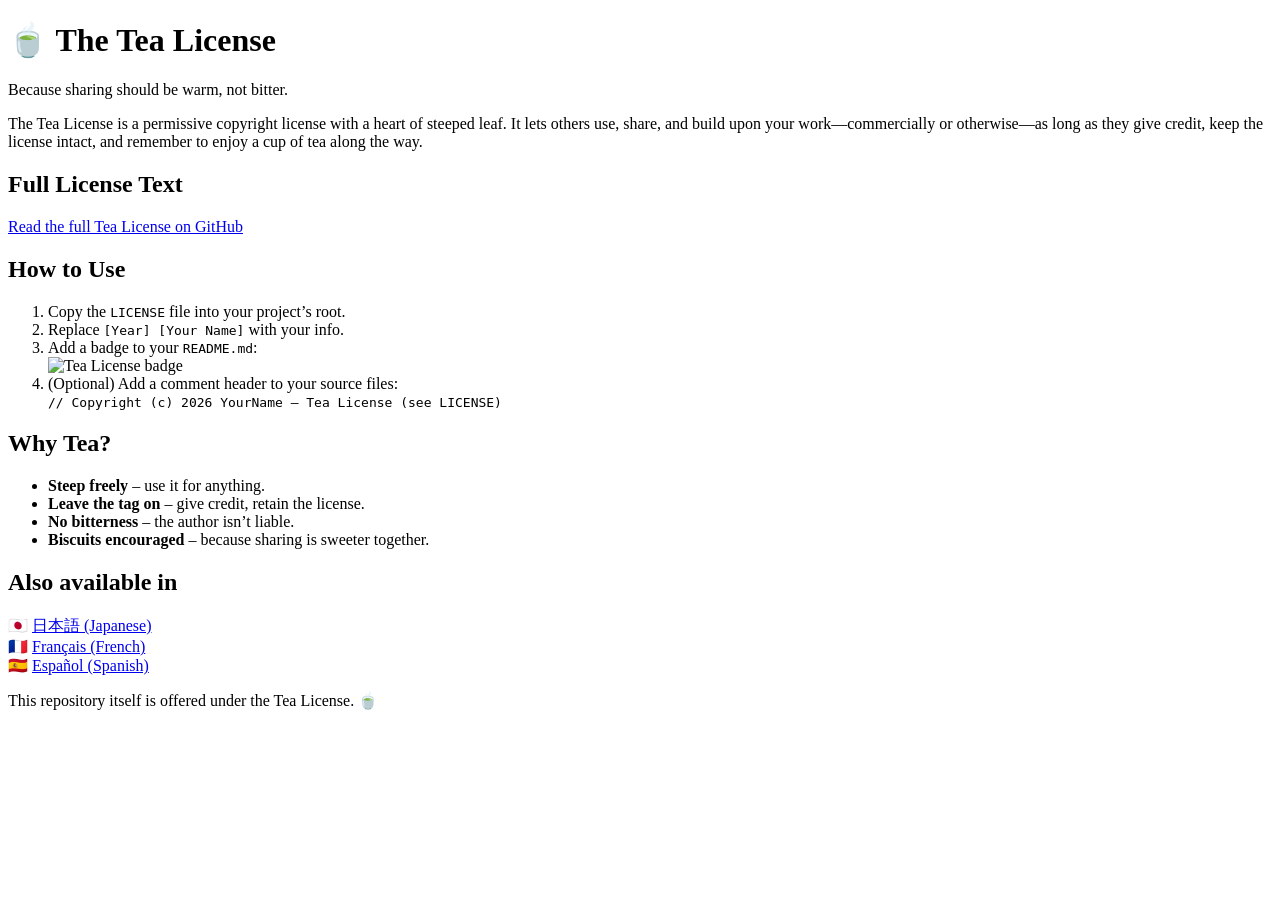
==== docs/index.html @ 47eddbf7 "Add initial Tea License HTML documentation" ====
<!DOCTYPE html>
<html lang="en">
<head>
    <meta charset="UTF-8">
    <meta name="viewport" content="width=device-width, initial-scale=1.0">
    <title>Tea License 🍵</title>
    <link rel="stylesheet" href="style.css">
</head>
<body>
    <div class="container">
        <h1>🍵 The Tea License</h1>
        <p class="tagline">Because sharing should be warm, not bitter.</p>

        <p>The Tea License is a permissive copyright license with a heart of steeped leaf. It lets others use, share, and build upon your work—commercially or otherwise—as long as they give credit, keep the license intact, and remember to enjoy a cup of tea along the way.</p>

        <h2>Full License Text</h2>
        <p><a href="https://github.com/TeaInMud/Tea-License/blob/main/LICENSE" target="_blank">Read the full Tea License on GitHub</a></p>

        <h2>How to Use</h2>
        <ol>
            <li>Copy the <code>LICENSE</code> file into your project’s root.</li>
            <li>Replace <code>[Year] [Your Name]</code> with your info.</li>
            <li>Add a badge to your <code>README.md</code>:<br>
                <img src="https://img.shields.io/badge/license-Tea🍵-brightgreen" alt="Tea License badge">
            </li>
            <li>(Optional) Add a comment header to your source files:<br>
                <code>// Copyright (c) 2026 YourName – Tea License (see LICENSE)</code>
            </li>
        </ol>

        <h2>Why Tea?</h2>
        <ul>
            <li><strong>Steep freely</strong> – use it for anything.</li>
            <li><strong>Leave the tag on</strong> – give credit, retain the license.</li>
            <li><strong>No bitterness</strong> – the author isn’t liable.</li>
            <li><strong>Biscuits encouraged</strong> – because sharing is sweeter together.</li>
        </ul>

        <h2>Also available in</h2>
        <p>
            🇯🇵 <a href="ja.html">日本語 (Japanese)</a><br>
            🇫🇷 <a href="fr.html">Français (French)</a><br>
            🇪🇸 <a href="es.html">Español (Spanish)</a>
        </p>

        <footer>
            <p>This repository itself is offered under the Tea License. 🍵</p>
        </footer>
    </div>
</body>
</html>
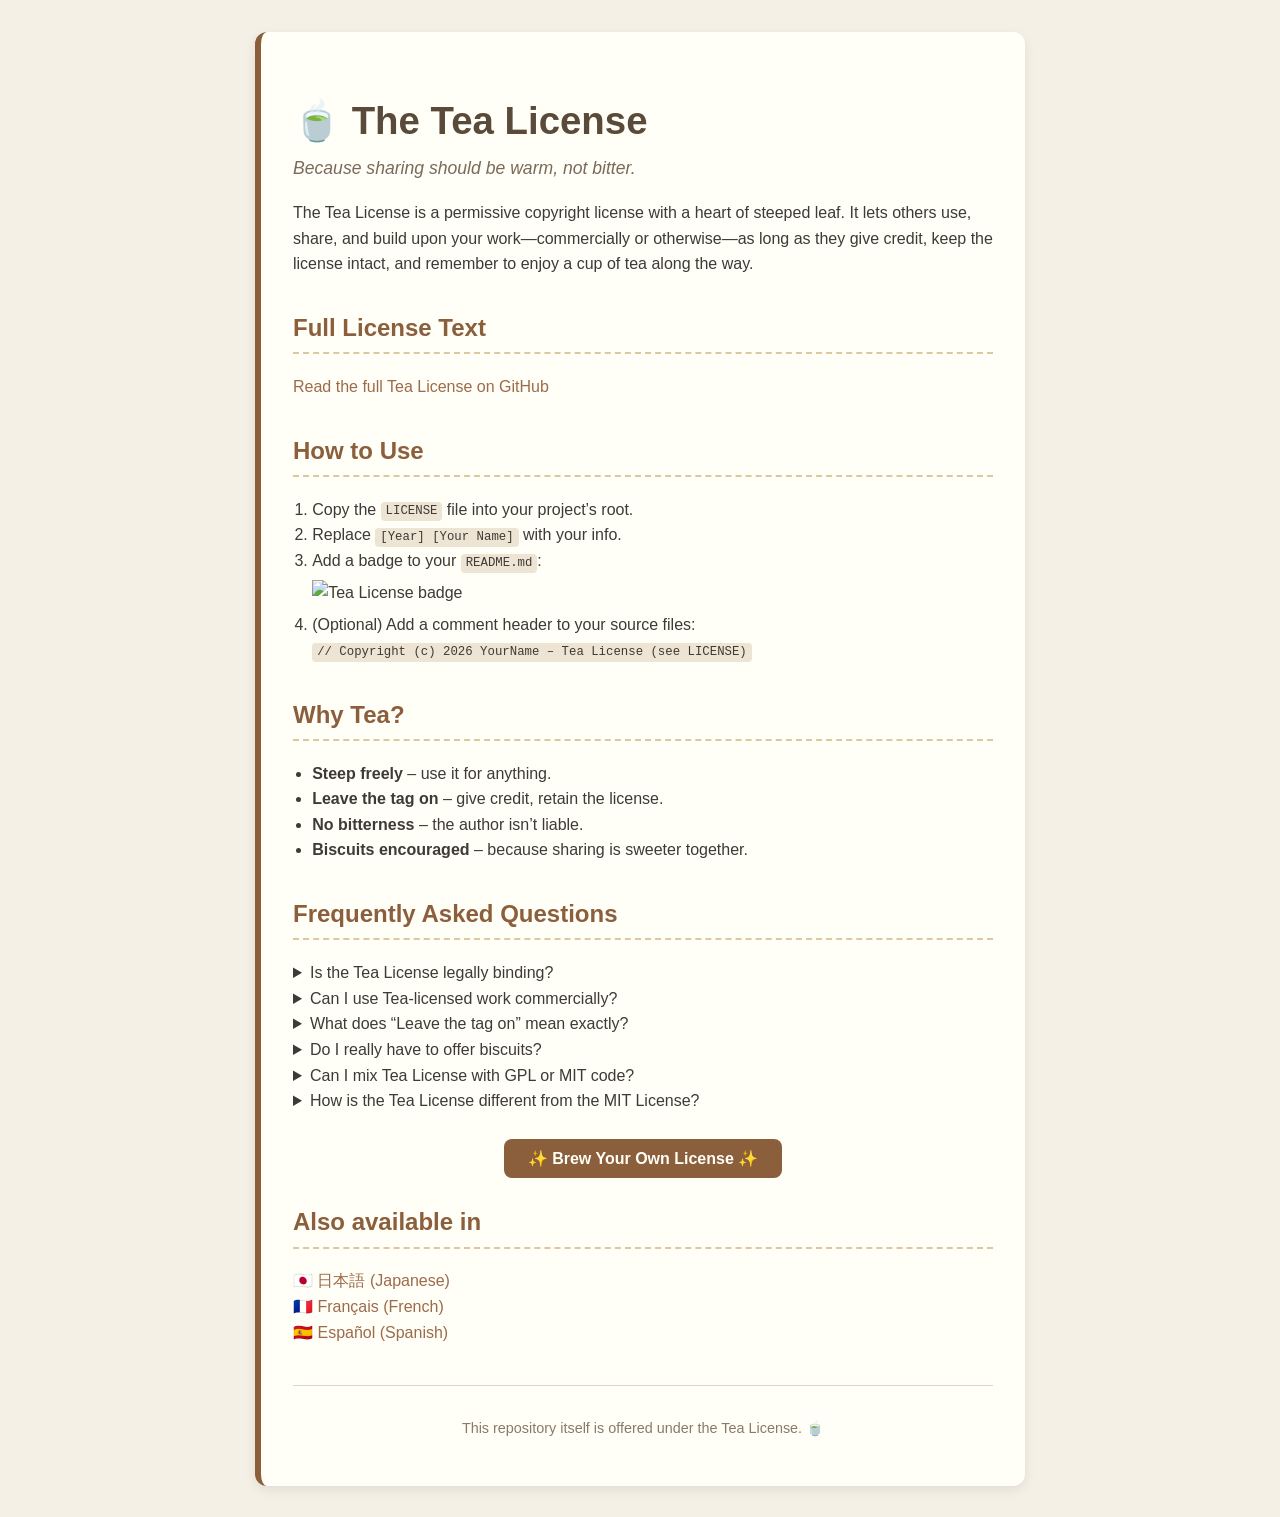
==== commit 927c1db3: "Add FAQ section for Tea License clarification Added a Frequently Asked Questions section to clarify " ====
--- a/docs/index.html
+++ b/docs/index.html
@@ -36,6 +36,42 @@
             <li><strong>Biscuits encouraged</strong> – because sharing is sweeter together.</li>
         </ul>
 
+        <h2>Frequently Asked Questions</h2>
+
+        <details>
+            <summary>Is the Tea License legally binding?</summary>
+            <p>It’s a real copyright license with clear conditions, much like the MIT License but with more biscuit encouragement. While its wording is playful, the legal intent is serious. For high‑stakes legal assurance, consult a lawyer who appreciates a good cuppa.</p>
+        </details>
+
+        <details>
+            <summary>Can I use Tea‑licensed work commercially?</summary>
+            <p>Yes! You can sell, modify, and build businesses on Tea‑licensed code or art. Just give credit, keep the license notice, and you’re golden—no royalties, no bitter strings attached.</p>
+        </details>
+
+        <details>
+            <summary>What does “Leave the tag on” mean exactly?</summary>
+            <p>Keep the original license text and copyright notice with the work. If you create a website or app, you can put it in a <code>LICENSE</code> file or mention “Tea License” in your documentation. The tag just lets others know where the tea came from.</p>
+        </details>
+
+        <details>
+            <summary>Do I really have to offer biscuits?</summary>
+            <p>Strictly speaking, no—but it’s strongly encouraged. The biscuit clause is a friendly reminder that sharing is sweeter together. No one has ever been sued for a lack of biscuits… yet.</p>
+        </details>
+
+        <details>
+            <summary>Can I mix Tea License with GPL or MIT code?</summary>
+            <p>Absolutely. The Tea License is permissive, so you can combine it with other open‑source code. Just make sure you respect the other license’s terms as well, and keep the Tea notice visible somewhere.</p>
+        </details>
+
+        <details>
+            <summary>How is the Tea License different from the MIT License?</summary>
+            <p>Both are permissive. The Tea License has the exact same freedom to use, modify, and distribute. The difference? Tea adds warmth, a dash of whimsy, and a biscuit recommendation. Legally, they are very similar.</p>
+        </details>
+
+        <p style="text-align: center; margin-top: 2rem;">
+            <a href="builder.html" style="background: #8b5e3c; color: #fffef7; padding: 0.7rem 1.5rem; border-radius: 8px; text-decoration: none; font-weight: bold;">✨ Brew Your Own License ✨</a>
+        </p>
+
         <h2>Also available in</h2>
         <p>
             🇯🇵 <a href="ja.html">日本語 (Japanese)</a><br>
--- a/docs/style.css
+++ b/docs/style.css
@@ -0,0 +1,72 @@
+body {
+    font-family: 'Segoe UI', Tahoma, Geneva, Verdana, sans-serif;
+    background-color: #f5f0e6;
+    color: #3e3a35;
+    margin: 0;
+    padding: 2rem;
+    line-height: 1.6;
+}
+
+.container {
+    max-width: 700px;
+    margin: 0 auto;
+    background: #fffef7;
+    padding: 2rem;
+    border-radius: 12px;
+    box-shadow: 0 4px 12px rgba(0,0,0,0.08);
+    border-left: 6px solid #8b5e3c;
+}
+
+h1 {
+    font-size: 2.4rem;
+    margin-bottom: 0.2rem;
+    color: #5a4a3a;
+}
+
+.tagline {
+    font-style: italic;
+    color: #7a6a5a;
+    margin-top: 0;
+    font-size: 1.1rem;
+}
+
+h2 {
+    color: #8b5e3c;
+    border-bottom: 2px dashed #dcc8a0;
+    padding-bottom: 0.3rem;
+    margin-top: 2rem;
+}
+
+a {
+    color: #9c6b4a;
+    text-decoration: none;
+    font-weight: 500;
+}
+a:hover {
+    text-decoration: underline;
+}
+
+code {
+    background: #eee4d3;
+    padding: 0.2em 0.4em;
+    border-radius: 4px;
+    font-size: 0.95em;
+}
+
+img {
+    vertical-align: middle;
+    margin: 0.4rem 0;
+}
+
+ol, ul {
+    padding-left: 1.2rem;
+}
+
+footer {
+    margin-top: 2.5rem;
+    font-size: 0.9rem;
+    text-align: center;
+    color: #8b7a6a;
+    border-top: 1px solid #e0d6c5;
+    padding-top: 1rem;
+}
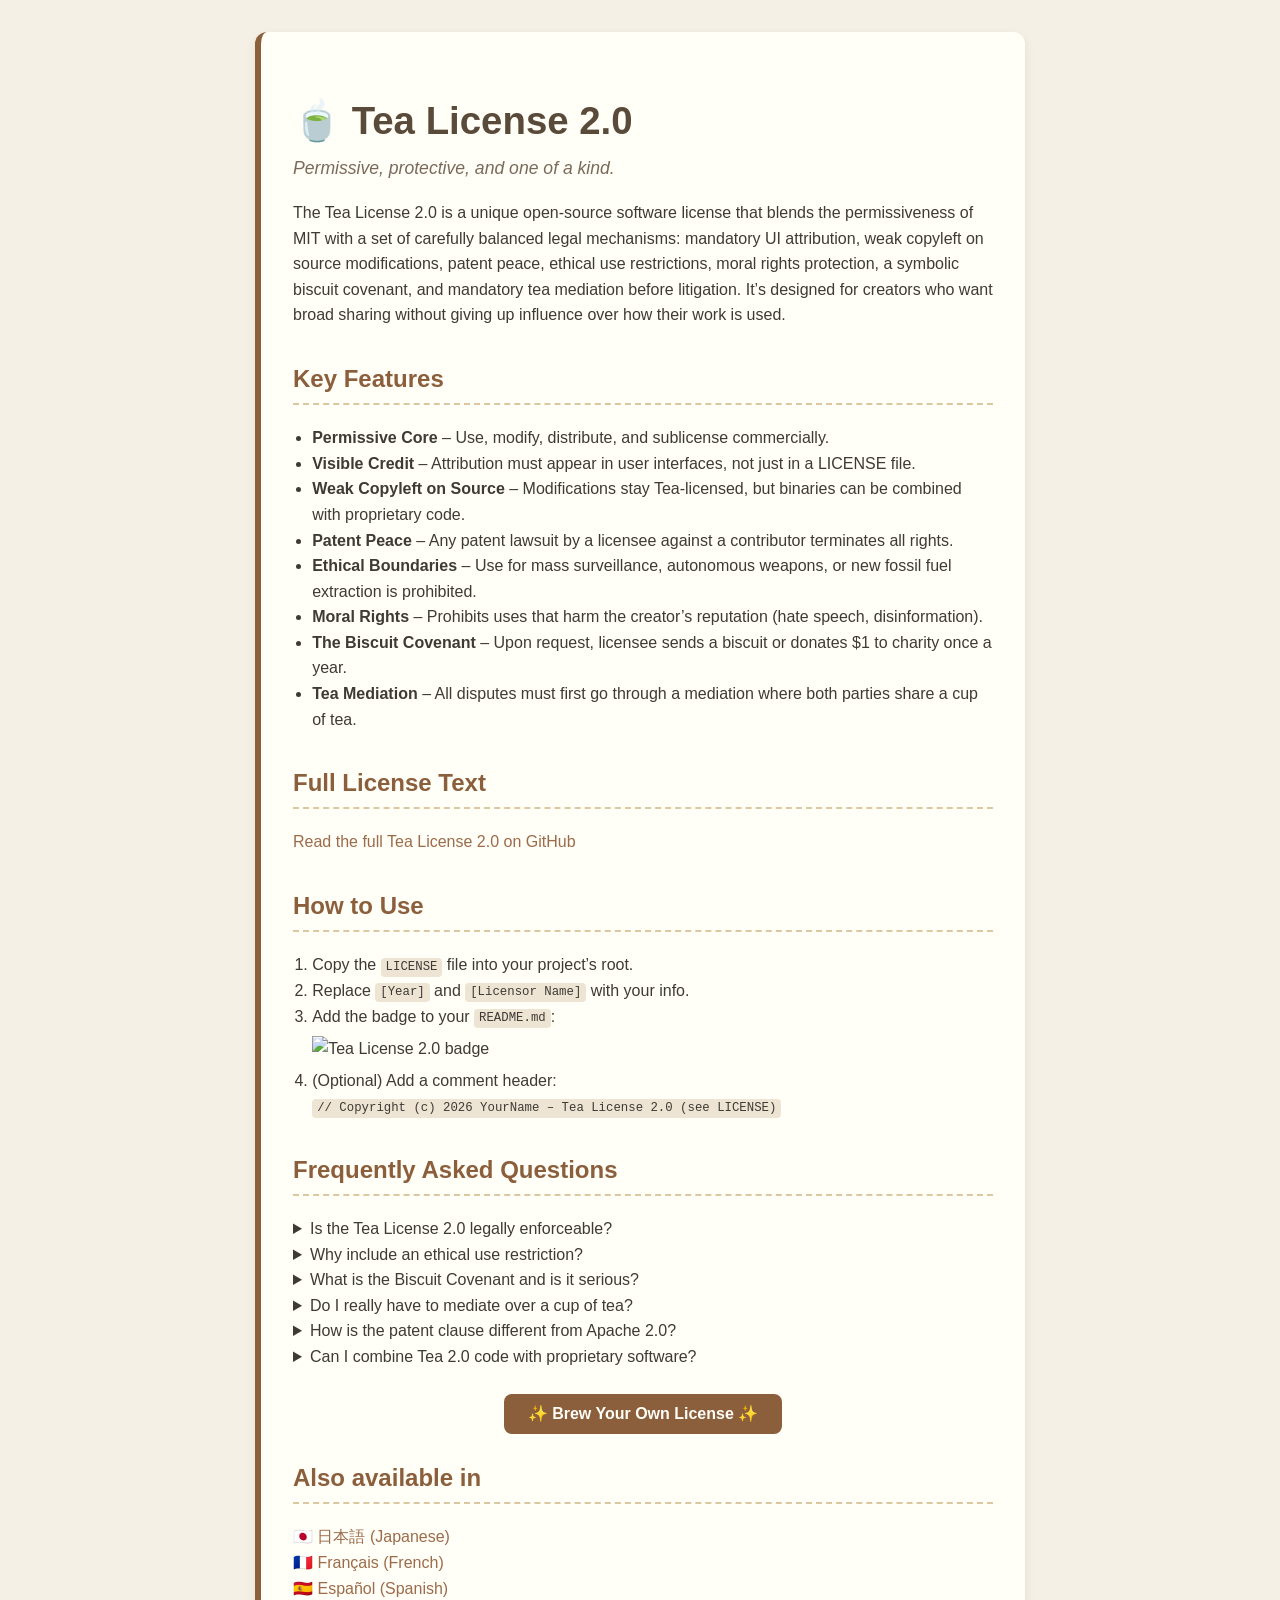
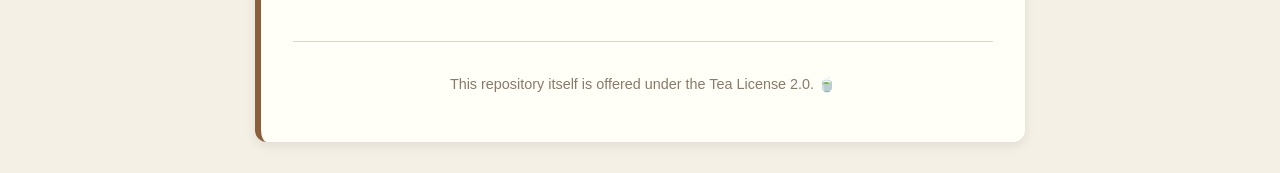
==== commit ea88cc8e: "Update index.html for Tea License 2.0" ====
--- a/docs/index.html
+++ b/docs/index.html
@@ -3,69 +3,73 @@
 <head>
     <meta charset="UTF-8">
     <meta name="viewport" content="width=device-width, initial-scale=1.0">
-    <title>Tea License 🍵</title>
+    <title>Tea License 2.0 🍵</title>
     <link rel="stylesheet" href="style.css">
 </head>
 <body>
     <div class="container">
-        <h1>🍵 The Tea License</h1>
-        <p class="tagline">Because sharing should be warm, not bitter.</p>
+        <h1>🍵 Tea License 2.0</h1>
+        <p class="tagline">Permissive, protective, and one of a kind.</p>
 
-        <p>The Tea License is a permissive copyright license with a heart of steeped leaf. It lets others use, share, and build upon your work—commercially or otherwise—as long as they give credit, keep the license intact, and remember to enjoy a cup of tea along the way.</p>
+        <p>The Tea License 2.0 is a unique open-source software license that blends the permissiveness of MIT with a set of carefully balanced legal mechanisms: mandatory UI attribution, weak copyleft on source modifications, patent peace, ethical use restrictions, moral rights protection, a symbolic biscuit covenant, and mandatory tea mediation before litigation. It’s designed for creators who want broad sharing without giving up influence over how their work is used.</p>
+
+        <h2>Key Features</h2>
+        <ul>
+            <li><strong>Permissive Core</strong> – Use, modify, distribute, and sublicense commercially.</li>
+            <li><strong>Visible Credit</strong> – Attribution must appear in user interfaces, not just in a LICENSE file.</li>
+            <li><strong>Weak Copyleft on Source</strong> – Modifications stay Tea-licensed, but binaries can be combined with proprietary code.</li>
+            <li><strong>Patent Peace</strong> – Any patent lawsuit by a licensee against a contributor terminates all rights.</li>
+            <li><strong>Ethical Boundaries</strong> – Use for mass surveillance, autonomous weapons, or new fossil fuel extraction is prohibited.</li>
+            <li><strong>Moral Rights</strong> – Prohibits uses that harm the creator’s reputation (hate speech, disinformation).</li>
+            <li><strong>The Biscuit Covenant</strong> – Upon request, licensee sends a biscuit or donates $1 to charity once a year.</li>
+            <li><strong>Tea Mediation</strong> – All disputes must first go through a mediation where both parties share a cup of tea.</li>
+        </ul>
 
         <h2>Full License Text</h2>
-        <p><a href="https://github.com/TeaInMud/Tea-License/blob/main/LICENSE" target="_blank">Read the full Tea License on GitHub</a></p>
+        <p><a href="https://github.com/TeaInMud/Tea-License/blob/main/LICENSE" target="_blank">Read the full Tea License 2.0 on GitHub</a></p>
 
         <h2>How to Use</h2>
         <ol>
             <li>Copy the <code>LICENSE</code> file into your project’s root.</li>
-            <li>Replace <code>[Year] [Your Name]</code> with your info.</li>
-            <li>Add a badge to your <code>README.md</code>:<br>
-                <img src="https://img.shields.io/badge/license-Tea🍵-brightgreen" alt="Tea License badge">
+            <li>Replace <code>[Year]</code> and <code>[Licensor Name]</code> with your info.</li>
+            <li>Add the badge to your <code>README.md</code>:<br>
+                <img src="https://img.shields.io/badge/license-Tea%202.0-brightgreen" alt="Tea License 2.0 badge">
             </li>
-            <li>(Optional) Add a comment header to your source files:<br>
-                <code>// Copyright (c) 2026 YourName – Tea License (see LICENSE)</code>
+            <li>(Optional) Add a comment header:<br>
+                <code>// Copyright (c) 2026 YourName – Tea License 2.0 (see LICENSE)</code>
             </li>
         </ol>
-
-        <h2>Why Tea?</h2>
-        <ul>
-            <li><strong>Steep freely</strong> – use it for anything.</li>
-            <li><strong>Leave the tag on</strong> – give credit, retain the license.</li>
-            <li><strong>No bitterness</strong> – the author isn’t liable.</li>
-            <li><strong>Biscuits encouraged</strong> – because sharing is sweeter together.</li>
-        </ul>
 
         <h2>Frequently Asked Questions</h2>
 
         <details>
-            <summary>Is the Tea License legally binding?</summary>
-            <p>It’s a real copyright license with clear conditions, much like the MIT License but with more biscuit encouragement. While its wording is playful, the legal intent is serious. For high‑stakes legal assurance, consult a lawyer who appreciates a good cuppa.</p>
+            <summary>Is the Tea License 2.0 legally enforceable?</summary>
+            <p>Yes. It is a copyright license with clear conditions. The ethical restrictions, patent clause, and mediation clause are contractual conditions that can be enforced in court. The biscuit covenant is a valid consideration under contract law. As with any license, you should consult a qualified attorney if you need legal advice for your specific situation.</p>
         </details>
 
         <details>
-            <summary>Can I use Tea‑licensed work commercially?</summary>
-            <p>Yes! You can sell, modify, and build businesses on Tea‑licensed code or art. Just give credit, keep the license notice, and you’re golden—no royalties, no bitter strings attached.</p>
+            <summary>Why include an ethical use restriction?</summary>
+            <p>To give creators the ability to say their work will not be used for mass surveillance, lethal autonomous weapons, or new fossil fuel projects. If a licensee breaches this, their rights terminate automatically. This is a material condition of the license, not a mere statement of values.</p>
         </details>
 
         <details>
-            <summary>What does “Leave the tag on” mean exactly?</summary>
-            <p>Keep the original license text and copyright notice with the work. If you create a website or app, you can put it in a <code>LICENSE</code> file or mention “Tea License” in your documentation. The tag just lets others know where the tea came from.</p>
+            <summary>What is the Biscuit Covenant and is it serious?</summary>
+            <p>Yes, it is a serious, enforceable clause. Upon written request (once per year), the licensee must either send a biscuit to the licensor or donate $1 to a charity. This provides consideration, making the license a bilateral contract rather than a bare permission. The token nature doesn't diminish its legal force.</p>
         </details>
 
         <details>
-            <summary>Do I really have to offer biscuits?</summary>
-            <p>Strictly speaking, no—but it’s strongly encouraged. The biscuit clause is a friendly reminder that sharing is sweeter together. No one has ever been sued for a lack of biscuits… yet.</p>
+            <summary>Do I really have to mediate over a cup of tea?</summary>
+            <p>Yes. Before any court action, the parties must attempt mediation in good faith and share a cup of tea (or a beverage of choice) as a symbolic gesture. If mediation fails after 60 days, litigation may proceed. This is a condition precedent under the license.</p>
         </details>
 
         <details>
-            <summary>Can I mix Tea License with GPL or MIT code?</summary>
-            <p>Absolutely. The Tea License is permissive, so you can combine it with other open‑source code. Just make sure you respect the other license’s terms as well, and keep the Tea notice visible somewhere.</p>
+            <summary>How is the patent clause different from Apache 2.0?</summary>
+            <p>Apache 2.0 terminates patent licenses only if you sue over the specific licensed work. Tea License 2.0 terminates <em>all</em> rights if you file <em>any</em> patent lawsuit against any contributor, regardless of the subject matter. This creates a stronger deterrent against patent aggression.</p>
         </details>
 
         <details>
-            <summary>How is the Tea License different from the MIT License?</summary>
-            <p>Both are permissive. The Tea License has the exact same freedom to use, modify, and distribute. The difference? Tea adds warmth, a dash of whimsy, and a biscuit recommendation. Legally, they are very similar.</p>
+            <summary>Can I combine Tea 2.0 code with proprietary software?</summary>
+            <p>Yes. The weak copyleft applies only to the source code of the Tea-licensed portion itself. You can link it with proprietary code and distribute the combined binary under your own license, provided the Tea-licensed source (and modifications) remain available under Tea 2.0.</p>
         </details>
 
         <p style="text-align: center; margin-top: 2rem;">
@@ -80,7 +84,7 @@
         </p>
 
         <footer>
-            <p>This repository itself is offered under the Tea License. 🍵</p>
+            <p>This repository itself is offered under the Tea License 2.0. 🍵</p>
         </footer>
     </div>
 </body>
